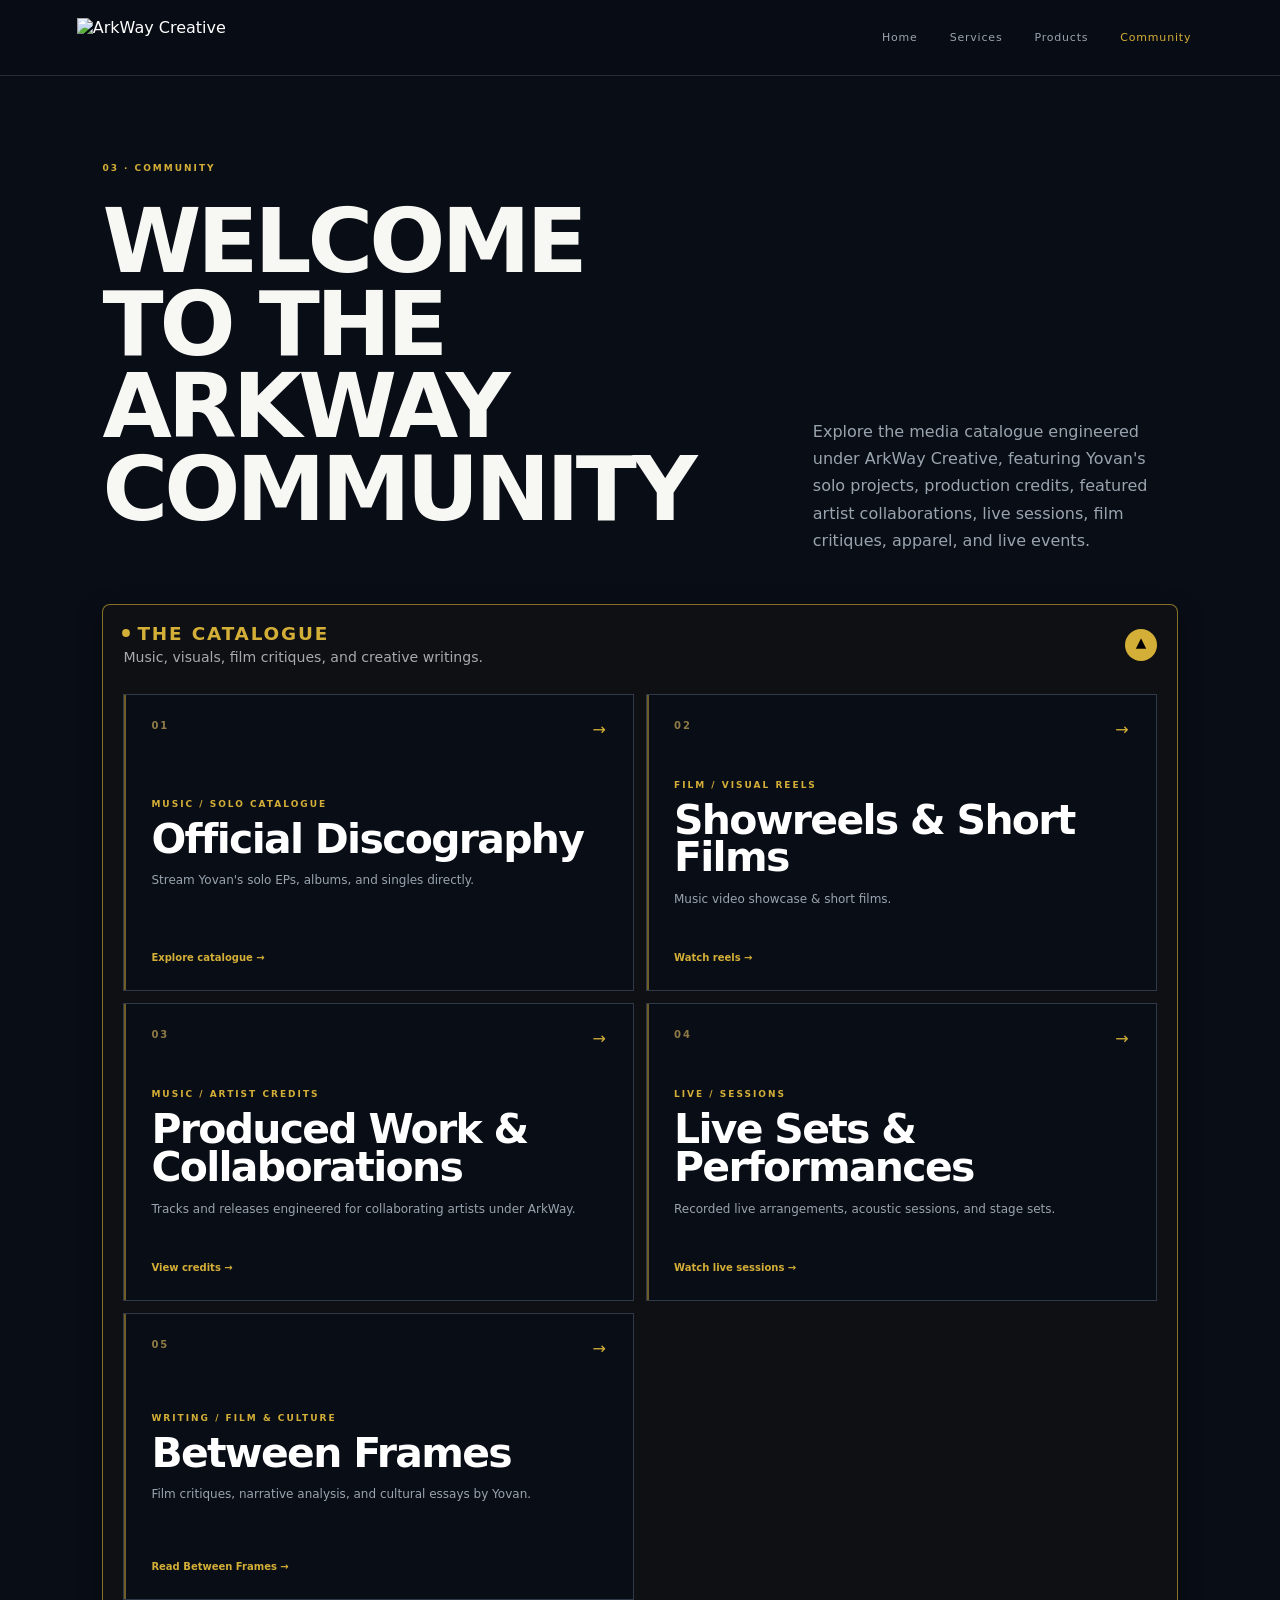
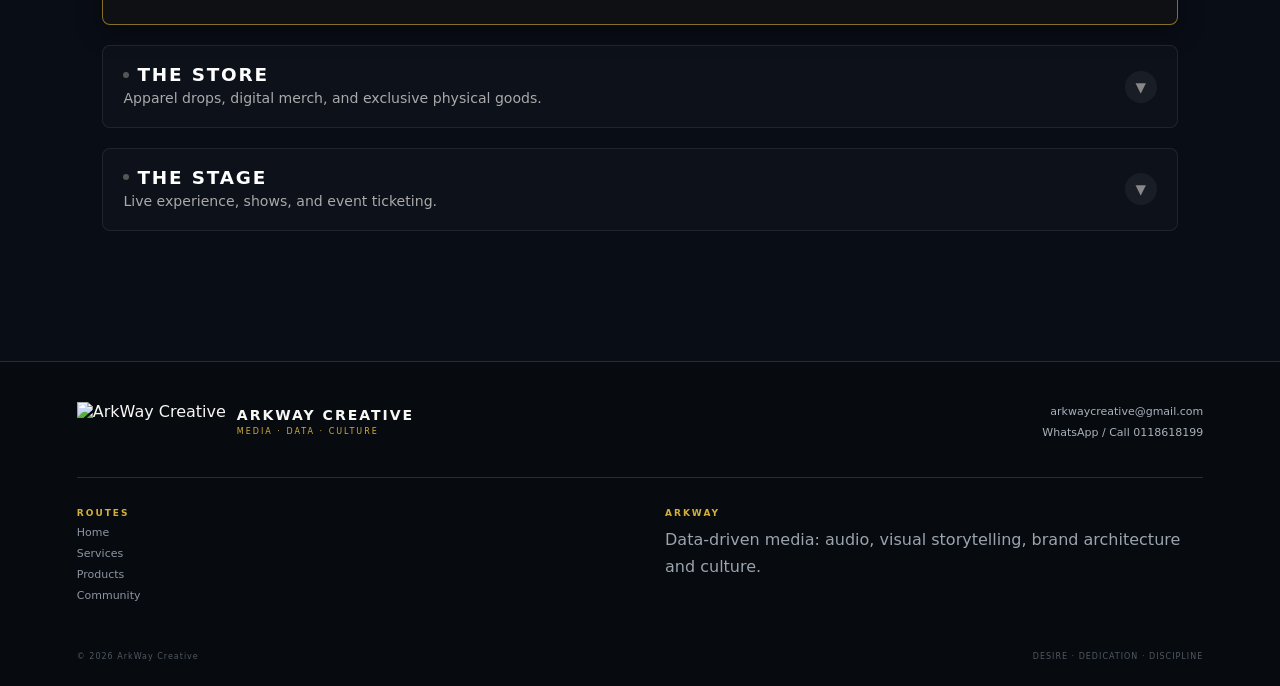
==== community/index.html @ 5566bbae "Update index.html" ====
<!DOCTYPE html>
<html lang="en">
<head>
<!-- Google tag (gtag.js) -->
<script async src="https://www.googletagmanager.com/gtag/js?id=G-L7N7T0E55K"></script>
<script>
  window.dataLayer = window.dataLayer || [];
  function gtag(){dataLayer.push(arguments);}
  gtag('js', new Date());

  gtag('config', 'G-L7N7T0E55K');
</script>
  <meta charset="UTF-8">
  <meta name="viewport" content="width=device-width, initial-scale=1.0">
  <title>Community — Discography, Reels & Live Sessions | ArkWay Creative</title>
  <meta name="description" content="Stream Yovan's solo releases, watch showreels and live sessions, and read Between Frames, all from ArkWay Creative.">
  <link rel="canonical" href="https://arkway-creative.vercel.app/community">
  
  <meta property="og:type" content="website">
  <meta property="og:site_name" content="ArkWay Creative">
  <meta property="og:title" content="Community — Discography, Reels & Live Sessions | ArkWay Creative">
  <meta property="og:description" content="Stream Yovan's solo releases, watch showreels and live sessions, and read Between Frames, all from ArkWay Creative.">
  <meta property="og:url" content="https://arkway-creative.vercel.app/community">
  <meta property="og:image" content="https://lh3.googleusercontent.com/d/1Kl4dplfcrAjRYt88Wi7aSX_wsFlTuz6z">
  <meta name="twitter:card" content="summary_large_image">

  <link rel="stylesheet" href="/style.css">

  <!-- Valid Schema.org Structured Data for AI & Search Engine Crawlers -->
  <script type="application/ld+json">
  {
    "@context": "https://schema.org",
    "@type": "WebPage",
    "name": "Community — ArkWay Creative",
    "description": "Stream Yovan's solo releases, watch showreels and live sessions, and read Between Frames, all from ArkWay Creative.",
    "url": "https://arkway-creative.vercel.app/community",
    "publisher": {
      "@type": "Organization",
      "name": "ArkWay Creative",
      "url": "https://arkway-creative.vercel.app"
    }
  }
  </script>

  <style>
    /* Accessible & AI-Readable Segment Cards */
    details.community-section-block {
      margin-bottom: 20px;
      border-radius: 8px;
      background: rgba(255, 255, 255, 0.02);
      border: 1px solid rgba(255, 255, 255, 0.08);
      overflow: hidden;
      transition: border-color 0.3s ease, background 0.3s ease;
    }

    details.community-section-block:hover {
      border-color: rgba(212, 175, 55, 0.3);
      background: rgba(255, 255, 255, 0.03);
    }

    details.community-section-block[open] {
      border-color: rgba(212, 175, 55, 0.6);
      background: rgba(18, 18, 20, 0.8);
      box-shadow: 0 8px 24px rgba(0, 0, 0, 0.4);
    }

    summary.community-accordion-btn {
      padding: 18px 20px;
      display: flex;
      justify-content: space-between;
      align-items: center;
      cursor: pointer;
      list-style: none; /* Hide default native arrow */
      user-select: none;
    }

    summary.community-accordion-btn::-webkit-details-marker {
      display: none; /* Webkit browser marker hide */
    }

    .segment-header-text {
      display: flex;
      flex-direction: column;
      gap: 4px;
    }

    .segment-title {
      font-size: 1.15rem;
      font-weight: 700;
      letter-spacing: 0.1em;
      text-transform: uppercase;
      color: #ffffff;
      transition: color 0.3s ease;
      display: flex;
      align-items: center;
      gap: 8px;
    }

    .segment-title::before {
      content: "";
      display: inline-block;
      width: 6px;
      height: 6px;
      border-radius: 50%;
      background: #555;
      transition: background 0.3s ease, transform 0.3s ease;
    }

    details[open] .segment-title::before {
      background: #d4af37;
      transform: scale(1.3);
    }

    details[open] .segment-title {
      color: #d4af37;
    }

    .segment-subtext {
      font-size: 0.88rem;
      color: #aaa;
      font-weight: 400;
      line-height: 1.4;
    }

    .community-chevron {
      font-size: 0.85rem;
      color: #888;
      transition: transform 0.35s ease, color 0.35s ease, background 0.35s ease;
      margin-left: 16px;
      flex-shrink: 0;
      width: 32px;
      height: 32px;
      border-radius: 50%;
      background: rgba(255, 255, 255, 0.05);
      display: flex;
      align-items: center;
      justify-content: center;
    }

    details[open] .community-chevron {
      transform: rotate(180deg);
      color: #000;
      background: #d4af37;
    }

    .community-accordion-body {
      padding: 8px 20px 24px 20px;
    }
  </style>
</head>
<body>
<div class="site">
  <header class="nav">
    <a class="brand" href="/" aria-label="ArkWay Creative home">
      <img src="https://lh3.googleusercontent.com/d/1jrEFMFWEB7wO19K-_SJBsEcz4azfM9e4" alt="ArkWay Creative">
    </a>
    <nav class="navlinks" id="navlinks">
      <a class="navlink" href="/">Home</a>
      <a class="navlink" href="/services">Services</a>
      <a class="navlink" href="/products">Products</a>
      <a class="navlink active" href="/community">Community</a>
    </nav>
    <button class="menu" id="menuBtn" aria-label="Toggle navigation">☰</button>
  </header>

  <main>
    <section class="section community-landing">
      <div class="portal-head">
        <div>
          <p class="eyebrow">03 · COMMUNITY</p>
          <h1>WELCOME TO THE ARKWAY COMMUNITY</h1>
        </div>
        <p>Explore the media catalogue engineered under ArkWay Creative, featuring Yovan's solo projects, production credits, featured artist collaborations, live sessions, film critiques, apparel, and live events.</p>
      </div>

      <!-- SECTION 1: THE CATALOGUE (Default Open) -->
      <details class="community-section-block" open>
        <summary class="community-accordion-btn">
          <div class="segment-header-text">
            <span class="segment-title">THE CATALOGUE</span>
            <span class="segment-subtext">Music, visuals, film critiques, and creative writings.</span>
          </div>
          <span class="community-chevron">▼</span>
        </summary>
        
        <div class="community-accordion-body">
          <div class="community-editorial-grid">
            <article class="community-editorial-card">
              <a class="community-editorial-hit" href="/community/discography">
                <div class="community-editorial-top"><span class="community-door-number">01</span><span>→</span></div>
                <div class="community-editorial-copy">
                  <span class="community-kicker">MUSIC / SOLO CATALOGUE</span>
                  <h2>Official Discography</h2>
                  <p>Stream Yovan's solo EPs, albums, and singles directly.</p>
                </div>
                <div class="community-editorial-bottom"><span>Explore catalogue →</span></div>
              </a>
            </article>
            
            <article class="community-editorial-card">
              <a class="community-editorial-hit" href="https://youtube.com/playlist?list=PLQrjSpMAQCdo&si=EAfUs3sPV8bWIitg" target="_blank" rel="noopener noreferrer">
                <div class="community-editorial-top"><span class="community-door-number">02</span><span>→</span></div>
                <div class="community-editorial-copy">
                  <span class="community-kicker">FILM / VISUAL REELS</span>
                  <h2>Showreels & Short Films</h2>
                  <p>Music video showcase & short films.</p>
                </div>
                <div class="community-editorial-bottom"><span>Watch reels →</span></div>
              </a>
            </article>
            
            <article class="community-editorial-card">
              <a class="community-editorial-hit" href="https://youtube.com/playlist?list=PLq3yYhQm_l_q4PPukd724JAvg-XvJsGtt&si=m4wwj_hnGeLS6-ne" target="_blank" rel="noopener noreferrer">
                <div class="community-editorial-top"><span class="community-door-number">03</span><span>→</span></div>
                <div class="community-editorial-copy">
                  <span class="community-kicker">MUSIC / ARTIST CREDITS</span>
                  <h2>Produced Work & Collaborations</h2>
                  <p>Tracks and releases engineered for collaborating artists under ArkWay.</p>
                </div>
                <div class="community-editorial-bottom"><span>View credits →</span></div>
              </a>
            </article>
            
            <article class="community-editorial-card">
              <a class="community-editorial-hit" href="https://youtube.com/playlist?list=PLq3yYhQm_l_rKtCa7zhtH15RyT_bTDvsw&si=ox0d-XvnTCpYaipj" target="_blank" rel="noopener noreferrer">
                <div class="community-editorial-top"><span class="community-door-number">04</span><span>→</span></div>
                <div class="community-editorial-copy">
                  <span class="community-kicker">LIVE / SESSIONS</span>
                  <h2>Live Sets & Performances</h2>
                  <p>Recorded live arrangements, acoustic sessions, and stage sets.</p>
                </div>
                <div class="community-editorial-bottom"><span>Watch live sessions →</span></div>
              </a>
            </article>
            
            <article class="community-editorial-card">
              <a class="community-editorial-hit" href="https://substack.com/@betweenframesbyovan" target="_blank" rel="noopener noreferrer">
                <div class="community-editorial-top"><span class="community-door-number">05</span><span>→</span></div>
                <div class="community-editorial-copy">
                  <span class="community-kicker">WRITING / FILM & CULTURE</span>
                  <h2>Between Frames</h2>
                  <p>Film critiques, narrative analysis, and cultural essays by Yovan.</p>
                </div>
                <div class="community-editorial-bottom"><span>Read Between Frames →</span></div>
              </a>
            </article>
          </div>
        </div>
      </details>

      <!-- SECTION 2: THE STORE -->
      <details class="community-section-block">
        <summary class="community-accordion-btn">
          <div class="segment-header-text">
            <span class="segment-title">THE STORE</span>
            <span class="segment-subtext">Apparel drops, digital merch, and exclusive physical goods.</span>
          </div>
          <span class="community-chevron">▼</span>
        </summary>
        
        <div class="community-accordion-body">
          <div class="community-editorial-grid">
            <article class="community-editorial-card">
              <div class="community-editorial-hit">
                <div class="community-editorial-top"><span class="community-door-number">06</span><span>→</span></div>
                <div class="community-editorial-copy">
                  <span class="community-kicker">APPAREL & GOODS</span>
                  <h2>ArkWay Merch & Digital Drops</h2>
                  <p>Signature streetwear, physical drops, and digital merch engineered by ArkWay Creative.</p>
                </div>
                <div class="community-editorial-bottom"><span class="status-badge">COMING SOON</span></div>
              </div>
            </article>
          </div>
        </div>
      </details>

      <!-- SECTION 3: THE STAGE -->
      <details class="community-section-block">
        <summary class="community-accordion-btn">
          <div class="segment-header-text">
            <span class="segment-title">THE STAGE</span>
            <span class="segment-subtext">Live experience, shows, and event ticketing.</span>
          </div>
          <span class="community-chevron">▼</span>
        </summary>
        
        <div class="community-accordion-body">
          <div class="community-editorial-grid">
            <article class="community-editorial-card">
              <div class="community-editorial-hit">
                <div class="community-editorial-top"><span class="community-door-number">07</span><span>→</span></div>
                <div class="community-editorial-copy">
                  <span class="community-kicker">LIVE SHOWS & TICKETS</span>
                  <h2>Concerts & Showcases</h2>
                  <p>Upcoming ArkWay live showcases, concert dates, and ticket releases.</p>
                </div>
                <div class="community-editorial-bottom"><span class="status-badge">COMING SOON</span></div>
              </div>
            </article>
          </div>
        </div>
      </details>

    </section>
  </main>

  <footer>
    <div class="footer-top">
      <a class="footer-brand" href="/" aria-label="ArkWay Creative Home">
        <img src="https://lh3.googleusercontent.com/d/1jrEFMFWEB7wO19K-_SJBsEcz4azfM9e4" alt="ArkWay Creative">
        <div><strong>ARKWAY CREATIVE</strong><span>MEDIA · DATA · CULTURE</span></div>
      </a>
      <div class="footer-contact">
        <a href="mailto:arkwaycreative@gmail.com">arkwaycreative@gmail.com</a>
        <a href="https://wa.me/254118618199" target="_blank" rel="noopener noreferrer">WhatsApp / Call 0118618199</a>
      </div>
    </div>
    <div class="footer-grid">
      <div>
        <span class="card-label">ROUTES</span>
        <a href="/">Home</a>
        <a href="/services">Services</a>
        <a href="/products">Products</a>
        <a href="/community">Community</a>
      </div>
      <div>
        <span class="card-label">ARKWAY</span>
        <p>Data-driven media: audio, visual storytelling, brand architecture and culture.</p>
      </div>
    </div>
    <div class="footer-bottom">
      <span>© 2026 ArkWay Creative</span>
      <span>DESIRE · DEDICATION · DISCIPLINE</span>
    </div>
  </footer>
</div>

<script src="/site.js"></script>
</body>
</html>
---- style.css ----
:root{--bg:#090D16;--panel:#0D1219;--gold:#D4AF37;--gold2:#E2C66B;--text:#F7F7F4;--muted:#9AA4AF;--line:#252D39;--line2:#394451}
*{box-sizing:border-box}[hidden]{display:none!important}
html{scroll-behavior:smooth}
body{margin:0;background:var(--bg);color:var(--text);font-family:Inter,ui-sans-serif,system-ui,-apple-system,BlinkMacSystemFont,"Segoe UI",sans-serif}
body.locked{overflow:hidden}
a{text-decoration:none;color:inherit}button{font:inherit;cursor:pointer}
.site{min-height:100vh;overflow:hidden}
.nav{height:76px;padding:0 6vw;display:flex;align-items:center;justify-content:space-between;gap:24px;border-bottom:1px solid var(--line);position:sticky;top:0;z-index:50;background:rgba(9,13,22,.96);backdrop-filter:blur(18px)}
.brand{display:flex;align-items:center;gap:11px;background:none;border:0;color:#fff}
.brand img,.footer-brand img{height:40px;width:auto;max-width:190px;object-fit:contain;display:block}
.navlinks{display:flex;align-items:center;gap:8px}
.navlink{border:0;background:transparent;color:var(--muted);padding:10px 12px;font-size:11px;letter-spacing:.8px}
.navlink:hover,.navlink.active{color:var(--gold)}
.menu{display:none;background:transparent;color:#fff;border:1px solid var(--line);padding:8px}
.eyebrow,.kicker,.card-label{color:var(--gold);font-size:9px;letter-spacing:2px;font-weight:900}
h1,h2,h3,p{margin-top:0}h1,h2{line-height:.92;letter-spacing:-4px}
h1{font-size:clamp(48px,7vw,94px);margin:24px 0}h2{font-size:clamp(40px,5.6vw,76px);margin-bottom:18px}h3{font-size:27px;line-height:1.05;letter-spacing:-1px}
em{font-family:Georgia,"Times New Roman",serif;color:var(--gold);font-weight:400}
p{color:var(--muted);line-height:1.7}
.primary,.secondary,.hero-secondary{display:inline-flex;align-items:center;justify-content:center;gap:8px;font-weight:900}
.primary{background:var(--gold);color:#090D16;border:1px solid var(--gold);padding:12px 16px}
.primary:hover{background:var(--gold2);border-color:var(--gold2);transform:translateY(-1px)}
.secondary{background:transparent;color:#fff;border:1px solid var(--line2);padding:12px 16px}
.secondary:hover{border-color:var(--gold);color:var(--gold)}
.large{padding:14px 18px}.small{font-size:10px;padding:10px 12px}
.home-hero{min-height:calc(100vh - 76px);padding:80px 8vw 72px;display:flex;align-items:flex-end;position:relative;overflow:hidden;border-bottom:1px solid var(--line);background:linear-gradient(180deg,rgba(9,13,22,.58) 0%,rgba(9,13,22,.82) 42%,rgba(9,13,22,.98) 100%),url("https://lh3.googleusercontent.com/d/1Kl4dplfcrAjRYt88Wi7aSX_wsFlTuz6z") center/cover no-repeat}
.home-copy{max-width:1050px;position:relative;z-index:2}
.home-hero h1 strong{font-weight:900;color:#fff}.home-hero h1 em{font-style:italic}
.positioning{max-width:780px;font-size:18px}
.hero-actions{display:flex;align-items:center;gap:10px;flex-wrap:wrap;margin-top:30px;width:min(370px,100%)}
.hero-actions .primary,.hero-actions .hero-secondary{flex:1 1 calc(50% - 5px);min-height:44px;white-space:nowrap}
.hero-secondary{background:#0D1219;color:var(--gold);border:1px solid var(--gold);padding:14px 18px}
.hero-secondary:hover{background:#111720;border-color:var(--gold2);color:var(--gold2)}
.hero-tertiary{flex:0 0 100%;text-align:center;color:var(--gold);font-size:13px;font-weight:900;padding:7px}
.hero-tertiary:hover{text-decoration:underline;text-underline-offset:4px}
.section{padding:85px 8vw 110px}
.doors-section{padding:100px 8vw;border-bottom:1px solid var(--line);background:linear-gradient(180deg,#080b10,#0a0e13)}
.door-intro{display:grid;grid-template-columns:.8fr 1.1fr .8fr;gap:5vw;align-items:end;margin-bottom:40px}.door-intro p:last-child{margin:0}
.door-grid{display:grid;grid-template-columns:repeat(3,1fr);gap:15px}
.door-card{min-height:360px;padding:30px;border:1px solid var(--line);background:var(--panel);display:flex;flex-direction:column;justify-content:space-between;text-align:left;color:#fff;position:relative;overflow:hidden}
.door-card:before{content:"";position:absolute;left:0;top:0;bottom:0;width:3px;background:var(--gold)}
.door-card:hover{border-color:var(--gold);background:#10161e;transform:translateY(-3px)}
.door-top{display:flex;justify-content:space-between;color:var(--gold)}
.door-card:nth-child(2):before{background:#557B61}.door-card:nth-child(3):before{background:#805B43}
.door-card h3{font-size:34px;margin-bottom:12px}.door-card p{max-width:330px}
.door-cta{display:flex;align-items:center;gap:7px;color:var(--gold);font-size:11px;font-weight:900}
.manifesto{padding:110px 8vw;display:grid;grid-template-columns:.8fr 1.5fr;gap:6vw}
.portal-head{display:grid;grid-template-columns:1.25fr .75fr;gap:8vw;align-items:end;margin-bottom:50px}.portal-head>p{margin:0;max-width:550px}
.service-groups{display:grid;grid-template-columns:repeat(2,1fr);gap:15px}
.service-group{border:1px solid var(--line);background:var(--panel);padding:30px;min-height:350px;display:flex;flex-direction:column}
.service-group:nth-child(2){background:linear-gradient(135deg,#0D1219,rgba(72,107,85,.08))}.service-group:nth-child(3){background:linear-gradient(135deg,#0D1219,rgba(112,80,58,.08))}.service-group:nth-child(4){background:linear-gradient(135deg,#0D1219,rgba(201,168,76,.08))}
.service-group-head{display:flex;justify-content:space-between;margin-bottom:50px;color:var(--gold)}
.service-group h3{font-size:30px}.service-group ul{list-style:none;padding:0;margin:10px 0 25px;display:grid;gap:8px}
.service-group li{color:#c5ccd4;font-size:12px;padding-left:15px;position:relative}.service-group li:before{content:"+";position:absolute;left:0;color:var(--gold)}
.outline-action{margin-top:auto;width:max-content;border:1px solid var(--line2);background:none;color:var(--gold);padding:10px 13px;font-size:11px;font-weight:900}
.services-contact-strip{margin-top:15px;border:1px solid var(--line);padding:25px 30px;display:flex;justify-content:space-between;align-items:center;gap:30px;background:linear-gradient(100deg,rgba(201,168,76,.08),rgba(72,107,85,.05))}
.services-contact-strip strong{display:block;margin:7px 0}.services-contact-strip p{margin:0;font-size:12px}.services-contact-actions{display:flex;gap:9px;flex-wrap:wrap}
.product-filter-bar{display:flex;gap:6px;flex-wrap:wrap;margin-bottom:18px;padding:5px;border:1px solid #303947;background:#0D1219;width:max-content;max-width:100%}
.product-filter-bar button{border:1px solid transparent;background:transparent;color:#8F99A5;padding:10px 12px;font-size:9px;font-weight:900;letter-spacing:1px}
.product-filter-bar button.active,.product-filter-bar button:hover{background:var(--gold);color:#090D16;border-color:var(--gold)}
.product-grid{display:grid;grid-template-columns:repeat(3,minmax(0,1fr));gap:15px}
.product-card{padding:22px;border:1px solid #303947;background:#090D16;display:flex;flex-direction:column;transition:.2s}.product-card:hover{border-color:var(--gold);transform:translateY(-2px)}
.product-card-top{display:flex;justify-content:space-between;gap:12px}.product-badges{display:flex;gap:6px;flex-wrap:wrap}
.product-category-badge,.product-coming-pill,.product-price{padding:7px 9px;font-size:8px;font-weight:900;letter-spacing:1.2px}
.product-category-badge{border:1px solid var(--line2);color:var(--gold)}.product-coming-pill{background:var(--gold);color:#090D16}.product-price{border:1px solid rgba(212,175,55,.55);color:var(--gold)}
.product-card-copy{padding:30px 0 22px}.product-card-copy h3{font-size:24px}.product-spec{font-size:11px;min-height:38px}
.product-preview{border:1px solid var(--line);background:#0D1219;padding:15px}.product-preview-head{display:flex;justify-content:space-between;color:#65717E;font-size:7px;letter-spacing:1.5px;font-weight:900}
.waveform{height:58px;margin:14px 0;display:flex;align-items:center;justify-content:space-between;gap:3px;overflow:hidden}.waveform span{width:2px;background:var(--gold);display:block}.waveform.playing span{animation:pulse .65s ease-in-out infinite alternate}
@keyframes pulse{from{transform:scaleY(.55)}to{transform:scaleY(1.2)}}
.product-preview-button{width:100%;display:flex;align-items:center;justify-content:center;gap:8px;border:1px solid var(--line2);background:#090D16;color:var(--gold);padding:10px;font-size:10px;font-weight:900}
.product-actions{display:grid;grid-template-columns:1fr 1fr;gap:8px;margin-top:auto;padding-top:18px}
.product-notify,.product-share{display:flex;align-items:center;justify-content:center;gap:7px;border:1px solid var(--line2);background:none;color:var(--gold);padding:10px;font-size:9px;font-weight:900;text-align:center}
.product-empty{grid-column:1/-1;border:1px solid var(--line);padding:40px}
.community-landing{background:#090D16}.community-editorial-grid{display:grid;grid-template-columns:repeat(2,minmax(0,1fr));gap:12px}
.community-editorial-card{min-height:285px;border:1px solid #303947;background:#090D16;position:relative;overflow:hidden;transition:.2s}
.community-editorial-card:hover{border-color:var(--gold);background:#0D1219;transform:translateY(-2px)}
.community-editorial-card:before{content:"";position:absolute;left:0;top:0;bottom:0;width:2px;background:var(--gold);opacity:.5}
.community-editorial-hit{width:100%;height:100%;min-height:285px;padding:25px 27px;color:#fff;text-align:left;display:flex;flex-direction:column;justify-content:space-between}
.community-editorial-top{display:flex;justify-content:space-between;color:var(--gold)}.community-door-number{font-size:10px;font-weight:900;letter-spacing:2px;color:#8E7A45}
.community-editorial-copy{margin:34px 0 25px}.community-kicker{color:var(--gold);font-size:9px;font-weight:900;letter-spacing:2px}
.community-editorial-copy h2{font-size:clamp(28px,3.2vw,44px);letter-spacing:-1.7px;color:#fff;margin:10px 0 12px}
.community-editorial-copy p{font-size:12px}.community-editorial-bottom span{color:var(--gold);font-size:10px;font-weight:900}
.status-badge{display:inline-flex;padding:8px 10px;border:1px solid #58616C;color:#A9B1BA!important;font-size:8px!important;letter-spacing:1.7px}
.subview{min-height:calc(100vh - 76px);padding:70px 8vw 110px}
.back{display:inline-flex;align-items:center;gap:8px;border:1px solid var(--line2);background:none;color:var(--gold);padding:9px 12px;font-size:10px;font-weight:900;margin-bottom:45px}
.discography-toggle{display:inline-flex;margin:0 0 24px;border:1px solid #303947;background:#0D1219;padding:3px;border-radius:999px}
.discography-toggle button{border:0;background:none;color:#8F99A5;padding:10px 15px;border-radius:999px;font-size:10px;font-weight:900}.discography-toggle button.active{background:var(--gold);color:#090D16}
.discography-grid{display:grid;grid-template-columns:repeat(2,minmax(0,1fr));gap:10px}.release-card{border:1px solid #303947;background:#0D1219;overflow:hidden}.release-card iframe{display:block;width:100%;height:152px;border:0}
.hustlesasa-grid{display:grid;grid-template-columns:repeat(3,minmax(0,1fr));gap:14px}.hustlesasa-card{border:1px solid #303947;background:#090D16;padding:20px}.hustlesasa-topline{display:flex;justify-content:space-between;gap:12px}.hustlesasa-topline h3{font-size:20px}
.price-badge{border:1px solid rgba(212,175,55,.55);color:var(--gold);padding:6px 8px;font-size:9px;white-space:nowrap}
.download-category{display:inline-block;border:1px solid #303947;padding:6px 8px;color:#9C8550;font-size:8px;letter-spacing:1.3px;margin:8px 0 18px}.hustle-cta{width:100%}
.community-reel-grid{display:grid;grid-template-columns:repeat(2,minmax(0,1fr));gap:14px}.universe-media-card{border:1px solid #303947;background:#0D1219;overflow:hidden}
.universe-video{aspect-ratio:16/9;background:#05070B}.universe-video iframe{width:100%;height:100%;border:0}.universe-media-copy{padding:20px}.universe-media-copy h3{font-size:21px;margin:9px 0}.universe-media-copy p{font-size:12px}
footer{border-top:1px solid var(--line);padding:40px 6vw 25px;background:#070a0e}.footer-top{display:flex;justify-content:space-between;gap:30px;align-items:center;padding-bottom:35px;border-bottom:1px solid var(--line)}
.footer-brand{display:flex;align-items:center;gap:11px}.footer-brand div{display:grid;gap:4px}.footer-brand strong{font-size:14px;letter-spacing:2px}.footer-brand span{font-size:8px;letter-spacing:2px;color:var(--gold)}
.footer-contact{display:flex;flex-direction:column;align-items:flex-end;gap:8px;color:#a9b2bc;font-size:11px}.footer-contact a:hover{color:var(--gold)}
.footer-grid{display:grid;grid-template-columns:1fr 1fr;gap:50px;padding:30px 0}.footer-grid>div{display:flex;flex-direction:column;gap:8px}.footer-grid a{color:#8b96a2;font-size:11px}.footer-grid a:hover{color:var(--gold)}
.footer-bottom{display:flex;justify-content:space-between;color:#4f5964;font-size:8px;letter-spacing:1px;padding-top:20px}
.modal-backdrop{position:fixed;inset:0;z-index:100;background:rgba(0,0,0,.78);display:grid;place-items:center;padding:20px;backdrop-filter:blur(8px)}
.modal{width:min(520px,100%);border:1px solid var(--line2);background:#0b1016;padding:35px;position:relative}
.modal-close{position:absolute;right:15px;top:15px;border:1px solid var(--line);background:none;color:#fff;padding:8px}
.modal h2{font-size:48px;margin-bottom:18px}.modal-actions{display:grid;gap:10px;margin-top:25px}.modal-note{display:block;color:#69737f;font-size:9px;text-align:center;margin-top:15px}
@media(max-width:1050px){.product-grid,.hustlesasa-grid{grid-template-columns:repeat(2,1fr)}}
@media(max-width:900px){.menu{display:block}.navlinks{display:none;position:absolute;top:76px;left:0;right:0;padding:18px 5vw 25px;background:#080b10;border-bottom:1px solid var(--line);flex-direction:column;align-items:stretch}.navlinks.open{display:flex}.navlink{text-align:left}
.home-hero{min-height:calc(100svh - 76px);padding:50px 6vw 58px}.portal-head,.door-intro,.manifesto{grid-template-columns:1fr}
.door-grid,.service-groups,.product-grid,.community-editorial-grid,.discography-grid,.community-reel-grid,.hustlesasa-grid{grid-template-columns:1fr}
.door-intro{gap:20px}.services-contact-strip{flex-direction:column;align-items:flex-start}.footer-top,.footer-bottom{flex-direction:column;align-items:flex-start}.footer-contact{align-items:flex-start}.footer-grid{grid-template-columns:1fr}}
@media(max-width:560px){.brand img,.footer-brand img{height:36px;max-width:155px}.hero-actions{max-width:360px}.hero-actions .primary,.hero-actions .hero-secondary{font-size:13px;padding:12px 10px}
h1{font-size:clamp(44px,12vw,68px);letter-spacing:-3px}h2{font-size:clamp(38px,10vw,55px);letter-spacing:-2px}
.section,.subview,.doors-section,.manifesto,.home-hero{padding-left:6vw;padding-right:6vw}.modal{padding:25px 20px}.modal h2{font-size:40px}.product-actions{grid-template-columns:1fr}
.discography-toggle{display:flex;width:100%}.discography-toggle button{flex:1;padding:10px 8px}}
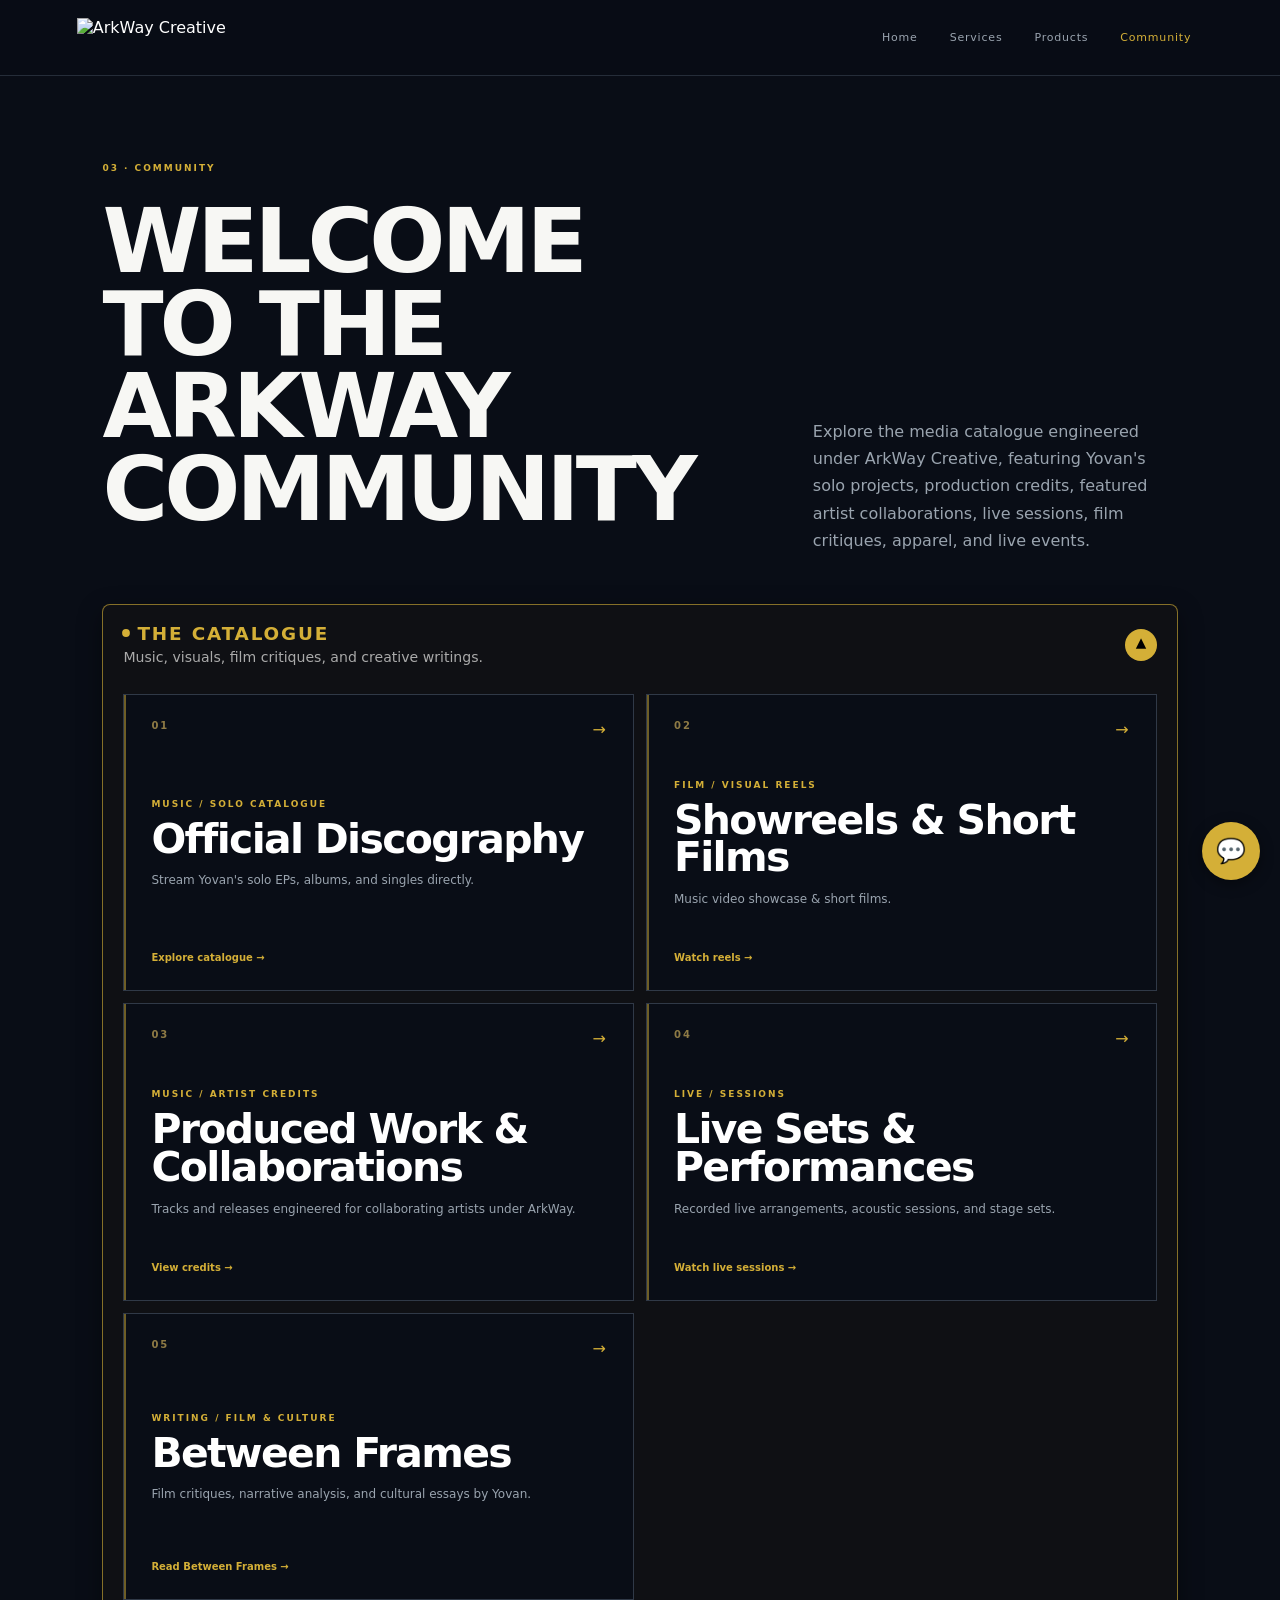
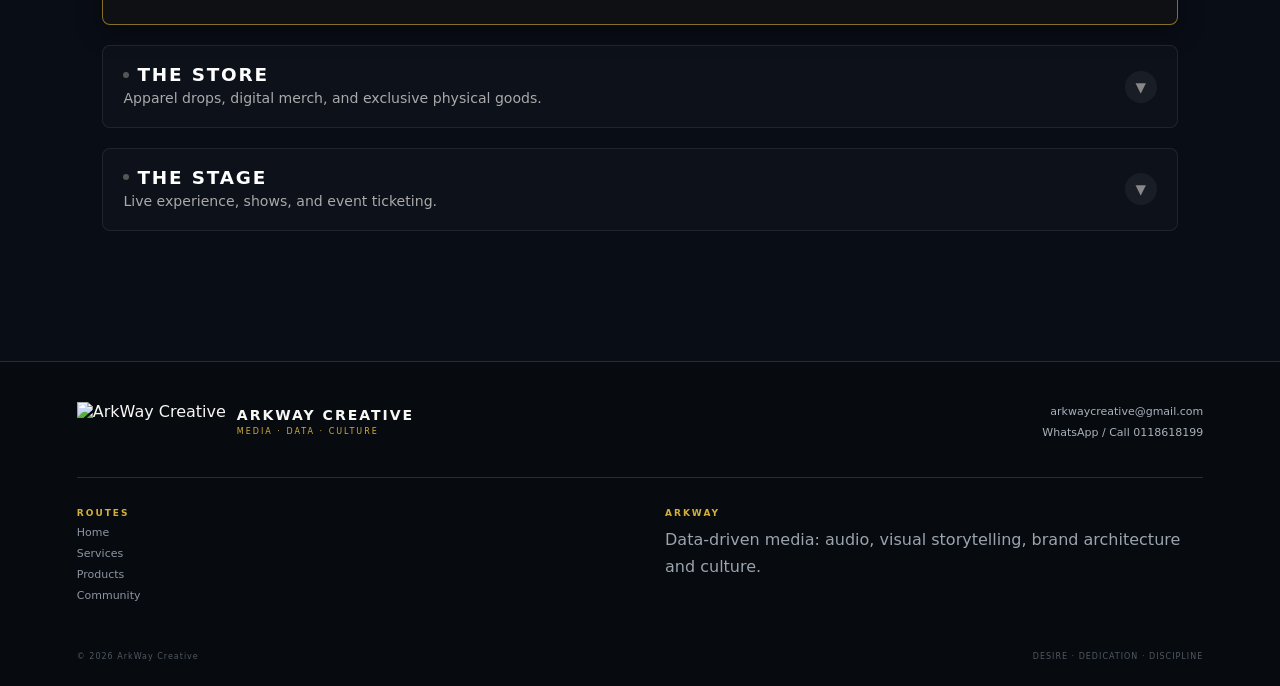
==== commit b7e629ec: "Update index.html" ====
--- a/community/index.html
+++ b/community/index.html
@@ -14,13 +14,13 @@
   <meta name="viewport" content="width=device-width, initial-scale=1.0">
   <title>Community — Discography, Reels & Live Sessions | ArkWay Creative</title>
   <meta name="description" content="Stream Yovan's solo releases, watch showreels and live sessions, and read Between Frames, all from ArkWay Creative.">
-  <link rel="canonical" href="https://arkway-creative.vercel.app/community">
+  <link rel="canonical" href="https://arkwaycreative.vercel.app/community">
   
   <meta property="og:type" content="website">
   <meta property="og:site_name" content="ArkWay Creative">
   <meta property="og:title" content="Community — Discography, Reels & Live Sessions | ArkWay Creative">
   <meta property="og:description" content="Stream Yovan's solo releases, watch showreels and live sessions, and read Between Frames, all from ArkWay Creative.">
-  <meta property="og:url" content="https://arkway-creative.vercel.app/community">
+  <meta property="og:url" content="https://arkwaycreative.vercel.app/community">
   <meta property="og:image" content="https://lh3.googleusercontent.com/d/1Kl4dplfcrAjRYt88Wi7aSX_wsFlTuz6z">
   <meta name="twitter:card" content="summary_large_image">
 
@@ -33,11 +33,11 @@
     "@type": "WebPage",
     "name": "Community — ArkWay Creative",
     "description": "Stream Yovan's solo releases, watch showreels and live sessions, and read Between Frames, all from ArkWay Creative.",
-    "url": "https://arkway-creative.vercel.app/community",
+    "url": "https://arkwaycreative.vercel.app/community",
     "publisher": {
       "@type": "Organization",
       "name": "ArkWay Creative",
-      "url": "https://arkway-creative.vercel.app"
+      "url": "https://arkwaycreative.vercel.app"
     }
   }
   </script>
@@ -336,6 +336,43 @@
   </footer>
 </div>
 
+<!-- Noah Chatbot Assistant -->
+<div id="noah-chatbot-container">
+  <button id="noah-toggle-btn" onclick="toggleNoahChat()" aria-label="Open Noah Chatbot">
+    <span id="noah-icon-open">💬</span>
+    <span id="noah-icon-close" style="display: none;">✕</span>
+  </button>
+
+  <div id="noah-chat-window" class="noah-hidden">
+    <div class="noah-header">
+      <div class="noah-avatar">⚡</div>
+      <div class="noah-title">
+        <h3>Noah</h3>
+        <p>ArkWay AI Guide & Assistant</p>
+      </div>
+      <button class="noah-close-btn" onclick="toggleNoahChat()" aria-label="Close Chat">✕</button>
+    </div>
+
+    <div id="noah-messages">
+      <div class="noah-msg noah-msg-bot">
+        Yo! Welcome to ArkWay Creative. I'm <strong>Noah</strong>, your AI guide. How can I help you move today?
+      </div>
+    </div>
+
+    <div id="noah-quick-options" class="noah-options-grid">
+      <button onclick="handleNoahOption('artist')">🎵 Beats & Studio</button>
+      <button onclick="handleNoahOption('brand')">💼 Brand Architecture</button>
+      <button onclick="handleNoahOption('film')">🎬 Film Scoring & Audio</button>
+      <button onclick="handleNoahOption('fan')">🎧 Yovan's Music & Catalog</button>
+    </div>
+
+    <div class="noah-input-area">
+      <input type="text" id="noah-input" placeholder="Ask Noah anything..." onkeypress="handleNoahKeyPress(event)" />
+      <button onclick="sendNoahMessage()">Send</button>
+    </div>
+  </div>
+</div>
+
 <script src="/site.js"></script>
 </body>
 </html>
--- a/style.css
+++ b/style.css
@@ -109,3 +109,202 @@
 h1{font-size:clamp(44px,12vw,68px);letter-spacing:-3px}h2{font-size:clamp(38px,10vw,55px);letter-spacing:-2px}
 .section,.subview,.doors-section,.manifesto,.home-hero{padding-left:6vw;padding-right:6vw}.modal{padding:25px 20px}.modal h2{font-size:40px}.product-actions{grid-template-columns:1fr}
 .discography-toggle{display:flex;width:100%}.discography-toggle button{flex:1;padding:10px 8px}}
+
+/* ==========================================
+   ARKWAY CREATIVE - NOAH CHATBOT STYLES
+   ========================================== */
+#noah-chatbot-container {
+  position: fixed;
+  bottom: 20px;
+  right: 20px;
+  z-index: 9999;
+  font-family: inherit;
+}
+
+#noah-toggle-btn {
+  width: 58px;
+  height: 58px;
+  border-radius: 50%;
+  background: var(--gold);
+  color: #090D16;
+  border: none;
+  font-size: 24px;
+  cursor: pointer;
+  box-shadow: 0 4px 14px rgba(0, 0, 0, 0.4);
+  display: flex;
+  align-items: center;
+  justify-content: center;
+  transition: transform 0.2s ease, background 0.2s ease;
+}
+
+#noah-toggle-btn:hover {
+  transform: scale(1.05);
+  background: var(--gold2);
+}
+
+#noah-chat-window {
+  position: absolute;
+  bottom: 70px;
+  right: 0;
+  width: 350px;
+  max-width: 90vw;
+  height: 480px;
+  background: #0D1219;
+  border: 1px solid var(--line2);
+  border-radius: 16px;
+  display: flex;
+  flex-direction: column;
+  box-shadow: 0 10px 30px rgba(0, 0, 0, 0.6);
+  overflow: hidden;
+  transition: all 0.3s cubic-bezier(0.16, 1, 0.3, 1);
+}
+
+#noah-chat-window.noah-hidden {
+  opacity: 0;
+  pointer-events: none;
+  transform: translateY(20px) scale(0.95);
+}
+
+.noah-header {
+  background: #111720;
+  padding: 12px 16px;
+  display: flex;
+  align-items: center;
+  gap: 12px;
+  border-bottom: 1px solid var(--line);
+}
+
+.noah-avatar {
+  width: 36px;
+  height: 36px;
+  border-radius: 50%;
+  background: var(--gold);
+  display: flex;
+  align-items: center;
+  justify-content: center;
+  font-weight: bold;
+  color: #090D16;
+}
+
+.noah-title h3 {
+  margin: 0;
+  font-size: 15px;
+  color: #ffffff;
+  letter-spacing: -0.5px;
+}
+
+.noah-title p {
+  margin: 0;
+  font-size: 11px;
+  color: var(--muted);
+}
+
+.noah-close-btn {
+  margin-left: auto;
+  background: transparent;
+  border: none;
+  color: var(--muted);
+  font-size: 18px;
+  cursor: pointer;
+}
+
+.noah-close-btn:hover {
+  color: #fff;
+}
+
+#noah-messages {
+  flex: 1;
+  padding: 16px;
+  overflow-y: auto;
+  display: flex;
+  flex-direction: column;
+  gap: 12px;
+  background: var(--bg);
+}
+
+.noah-msg {
+  max-width: 85%;
+  padding: 10px 14px;
+  border-radius: 12px;
+  font-size: 13px;
+  line-height: 1.4;
+}
+
+.noah-msg-bot {
+  background: #111720;
+  color: var(--text);
+  border: 1px solid var(--line);
+  align-self: flex-start;
+}
+
+.noah-msg-user {
+  background: var(--gold);
+  color: #090D16;
+  font-weight: 600;
+  align-self: flex-end;
+}
+
+.noah-options-grid {
+  display: grid;
+  grid-template-columns: 1fr 1fr;
+  gap: 6px;
+  padding: 8px 12px;
+  background: #0D1219;
+  border-top: 1px solid var(--line);
+}
+
+.noah-options-grid button {
+  background: #111720;
+  border: 1px solid var(--line);
+  color: var(--muted);
+  padding: 8px;
+  border-radius: 8px;
+  font-size: 11px;
+  cursor: pointer;
+  text-align: left;
+  transition: all 0.2s ease;
+}
+
+.noah-options-grid button:hover {
+  background: var(--gold);
+  color: #090D16;
+  border-color: var(--gold);
+}
+
+.noah-input-area {
+  display: flex;
+  padding: 10px;
+  background: #111720;
+  border-top: 1px solid var(--line);
+  gap: 8px;
+}
+
+.noah-input-area input {
+  flex: 1;
+  background: var(--bg);
+  border: 1px solid var(--line);
+  color: #fff;
+  padding: 8px 12px;
+  border-radius: 8px;
+  font-size: 12px;
+  outline: none;
+}
+
+.noah-input-area input:focus {
+  border-color: var(--gold);
+}
+
+.noah-input-area button {
+  background: var(--gold);
+  color: #090D16;
+  border: none;
+  padding: 8px 14px;
+  border-radius: 8px;
+  font-size: 12px;
+  cursor: pointer;
+  font-weight: 900;
+}
+
+.noah-input-area button:hover {
+  background: var(--gold2);
+}
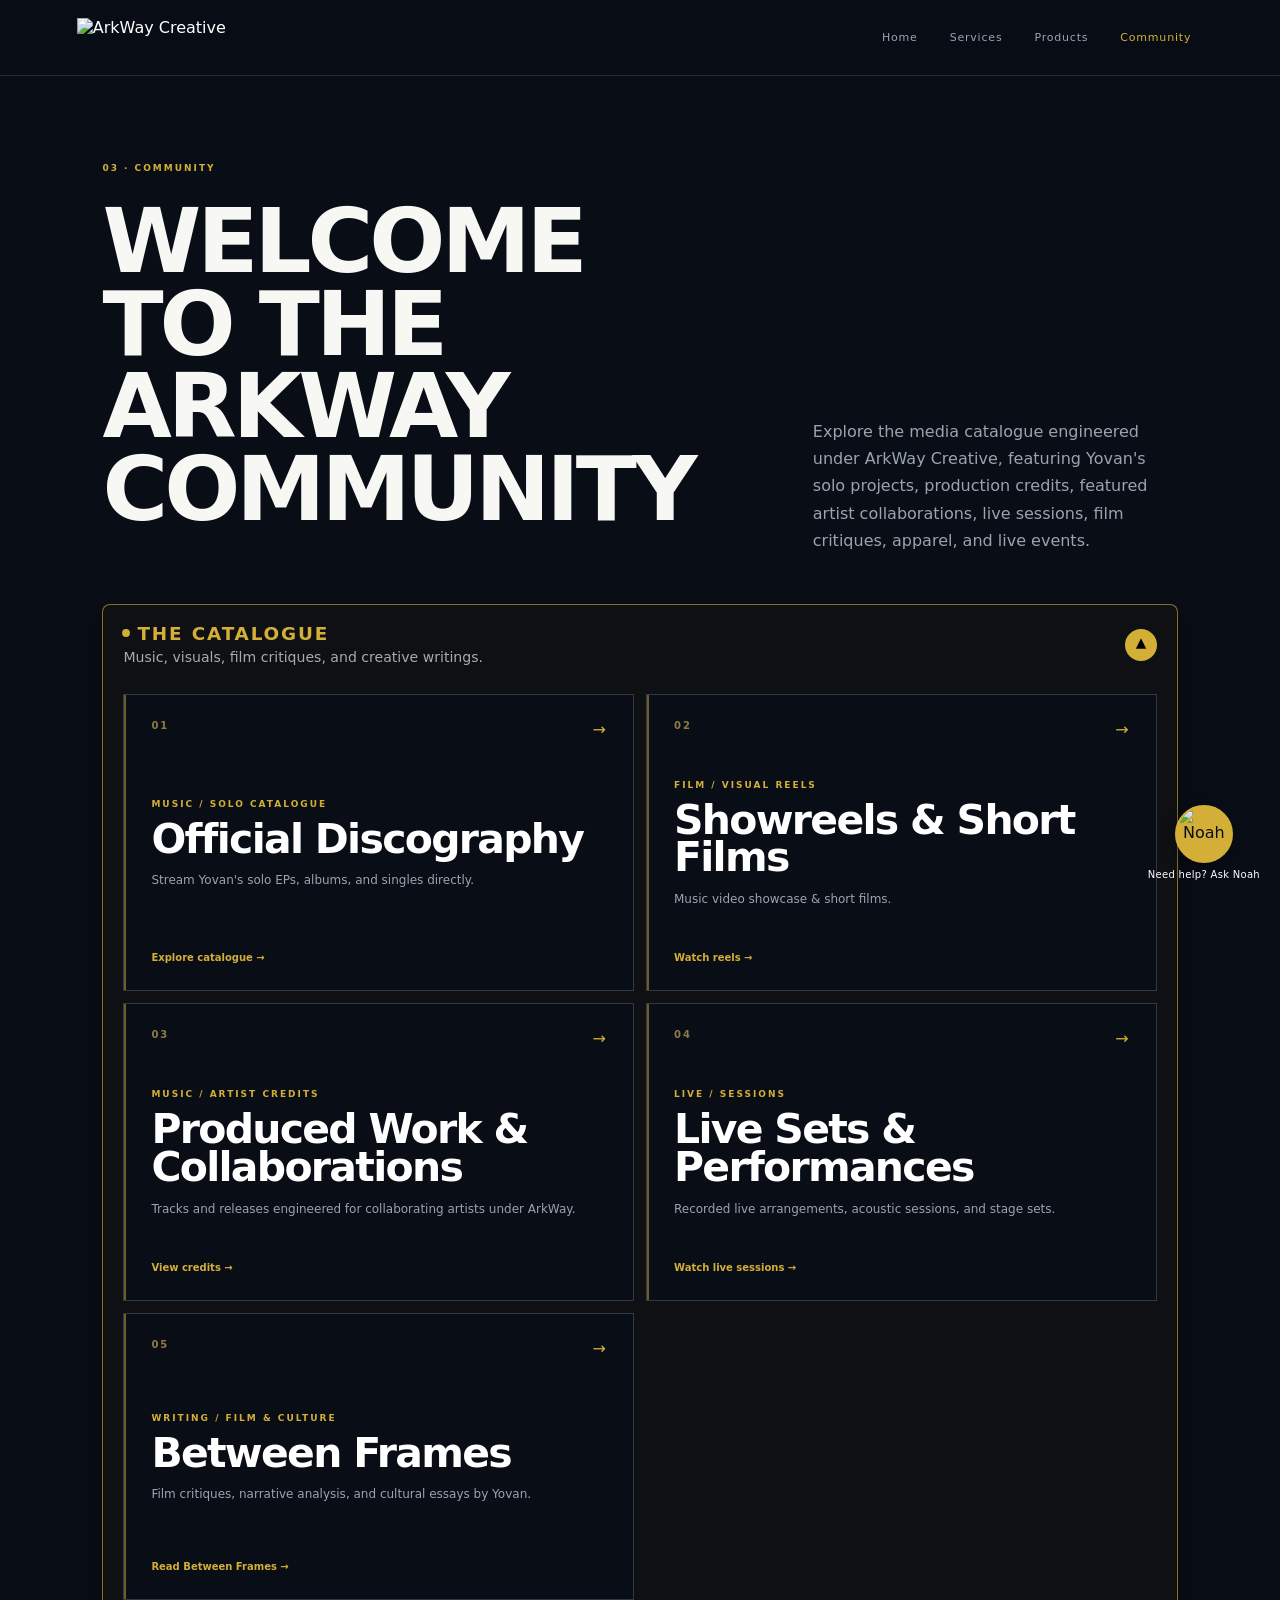
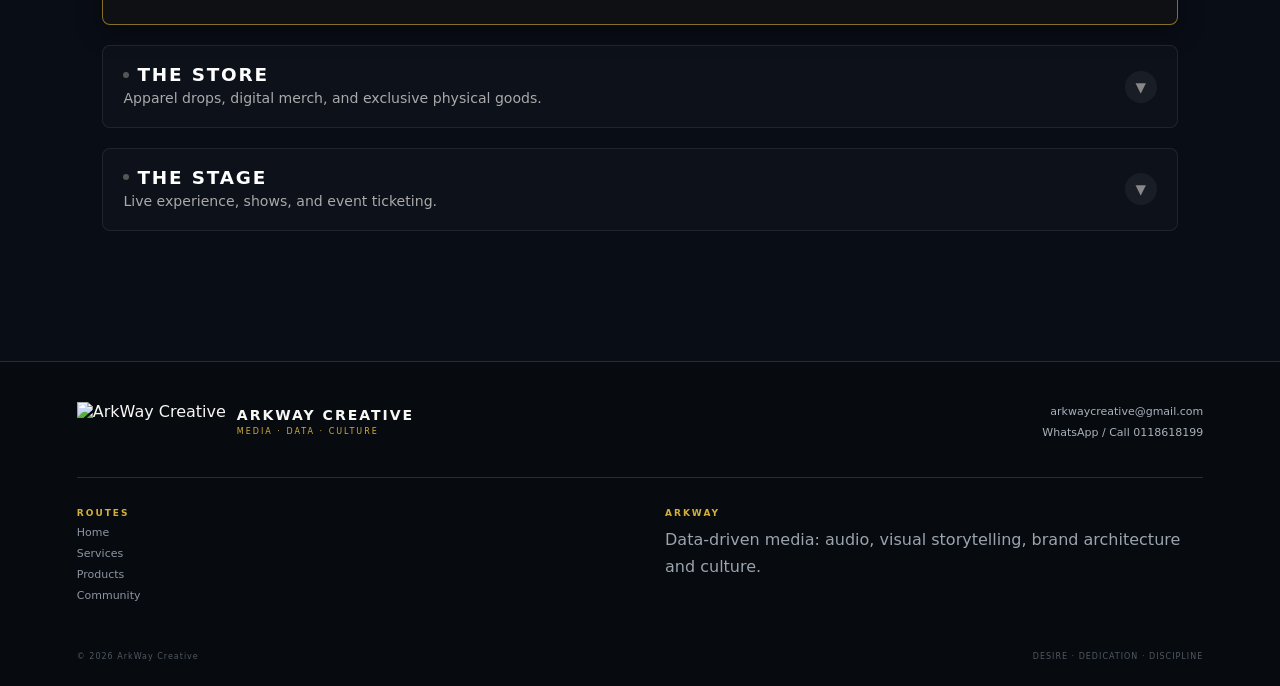
==== commit 7975c9bd: "Update index.html" ====
--- a/community/index.html
+++ b/community/index.html
@@ -338,14 +338,23 @@
 
 <!-- Noah Chatbot Assistant -->
 <div id="noah-chatbot-container">
+  <!-- Floating Toggle Button with Noah Avatar -->
   <button id="noah-toggle-btn" onclick="toggleNoahChat()" aria-label="Open Noah Chatbot">
-    <span id="noah-icon-open">💬</span>
-    <span id="noah-icon-close" style="display: none;">✕</span>
+    <img id="noah-icon-open" src="https://lh3.googleusercontent.com/d/14Ckxlk1R6sBvrspQxb8y5ILiAdpLxN_t" alt="Noah" style="width: 100%; height: 100%; object-fit: cover; border-radius: 50%; display: block;" />
+    <span id="noah-icon-close" style="display: none; font-size: 18px;">✕</span>
   </button>
+
+  <!-- Clean Minimalist Text Underneath -->
+  <div id="noah-badge" onclick="toggleNoahChat()">
+    <span>Need help? Ask Noah</span>
+  </div>
 
   <div id="noah-chat-window" class="noah-hidden">
     <div class="noah-header">
-      <div class="noah-avatar">⚡</div>
+      <!-- Chat Header Avatar -->
+      <div class="noah-avatar-wrap">
+        <img src="https://lh3.googleusercontent.com/d/14Ckxlk1R6sBvrspQxb8y5ILiAdpLxN_t" alt="Noah" />
+      </div>
       <div class="noah-title">
         <h3>Noah</h3>
         <p>ArkWay AI Guide & Assistant</p>
--- a/style.css
+++ b/style.css
@@ -119,6 +119,34 @@
   right: 20px;
   z-index: 9999;
   font-family: inherit;
+  display: flex;
+  flex-direction: column;
+  align-items: center;
+  gap: 6px;
+}
+
+/* Minimalist static text underneath avatar */
+#noah-badge {
+  color: #ffffff;
+  font-size: 10px;
+  font-weight: 500;
+  letter-spacing: 0.3px;
+  cursor: pointer;
+  white-space: nowrap;
+  background: transparent;
+  border: none;
+  padding: 0;
+  box-shadow: none;
+  transition: color 0.2s ease;
+}
+
+#noah-badge:hover {
+  color: var(--gold, #D4AF37);
+}
+
+/* Hide text label when chat window opens */
+#noah-chatbot-container.active #noah-badge {
+  display: none;
 }
 
 #noah-toggle-btn {
@@ -127,19 +155,20 @@
   border-radius: 50%;
   background: var(--gold);
   color: #090D16;
-  border: none;
-  font-size: 24px;
+  border: 2px solid var(--gold);
   cursor: pointer;
   box-shadow: 0 4px 14px rgba(0, 0, 0, 0.4);
   display: flex;
   align-items: center;
   justify-content: center;
-  transition: transform 0.2s ease, background 0.2s ease;
+  overflow: hidden;
+  padding: 0;
+  transition: transform 0.2s ease, border-color 0.2s ease;
 }
 
 #noah-toggle-btn:hover {
   transform: scale(1.05);
-  background: var(--gold2);
+  border-color: var(--gold2);
 }
 
 #noah-chat-window {
@@ -174,16 +203,22 @@
   border-bottom: 1px solid var(--line);
 }
 
-.noah-avatar {
+/* Noah Header Avatar Styling */
+.noah-avatar-wrap {
   width: 36px;
   height: 36px;
   border-radius: 50%;
-  background: var(--gold);
-  display: flex;
-  align-items: center;
-  justify-content: center;
-  font-weight: bold;
-  color: #090D16;
+  overflow: hidden;
+  border: 1px solid var(--gold, #D4AF37);
+  flex-shrink: 0;
+  background: #000;
+}
+
+.noah-avatar-wrap img {
+  width: 100%;
+  height: 100%;
+  object-fit: cover;
+  display: block;
 }
 
 .noah-title h3 {
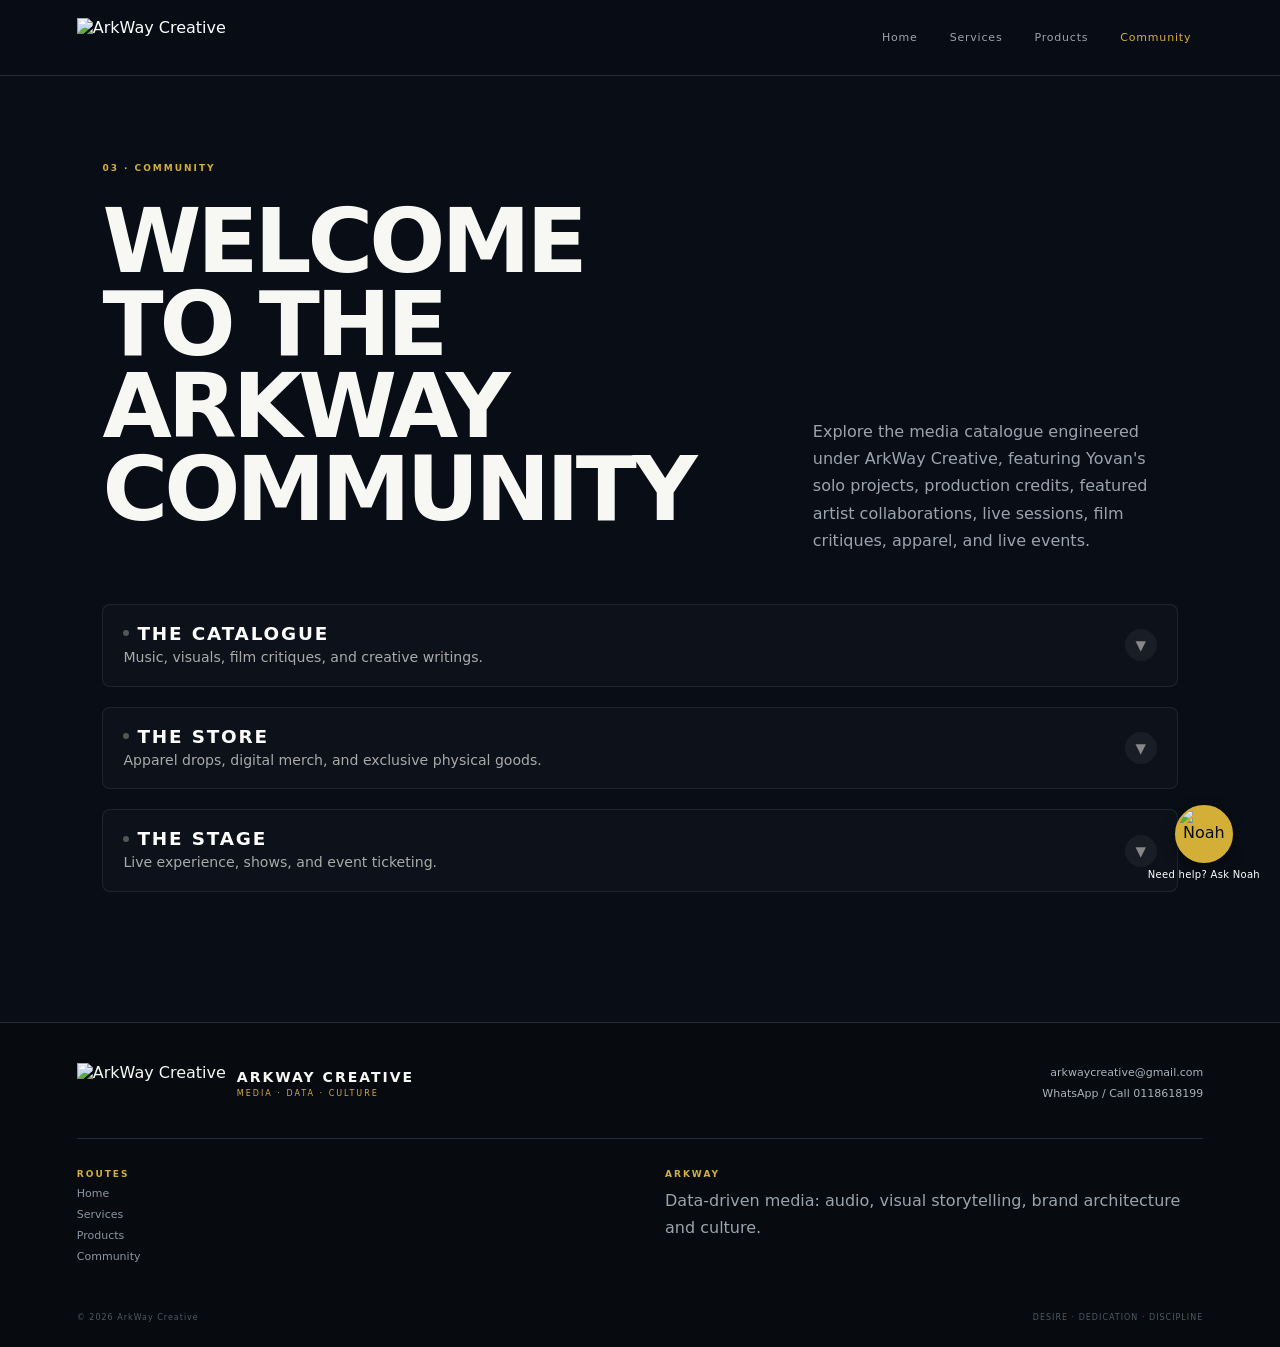
==== commit baea8457: "Update index.html" ====
--- a/community/index.html
+++ b/community/index.html
@@ -173,8 +173,8 @@
         <p>Explore the media catalogue engineered under ArkWay Creative, featuring Yovan's solo projects, production credits, featured artist collaborations, live sessions, film critiques, apparel, and live events.</p>
       </div>
 
-      <!-- SECTION 1: THE CATALOGUE (Default Open) -->
-      <details class="community-section-block" open>
+      <!-- SECTION 1: THE CATALOGUE (Now Closed By Default) -->
+      <details class="community-section-block">
         <summary class="community-accordion-btn">
           <div class="segment-header-text">
             <span class="segment-title">THE CATALOGUE</span>
